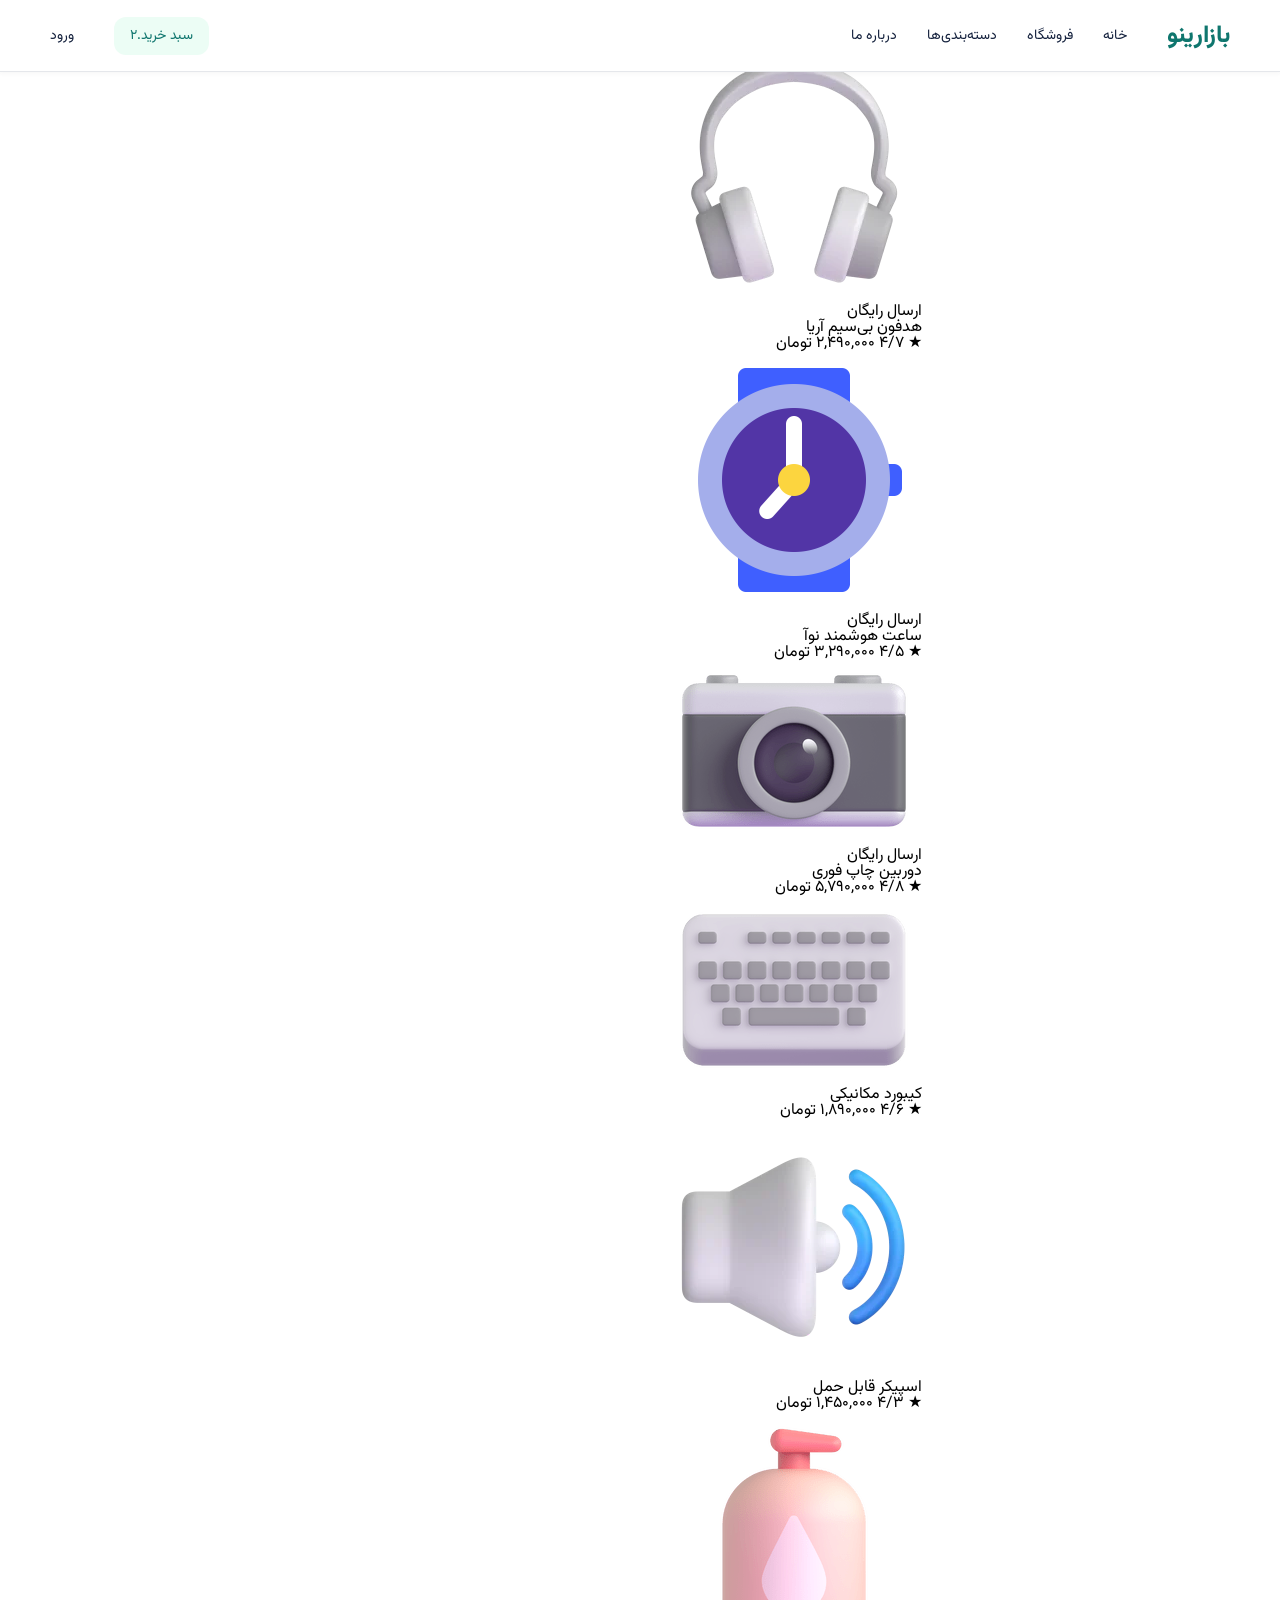
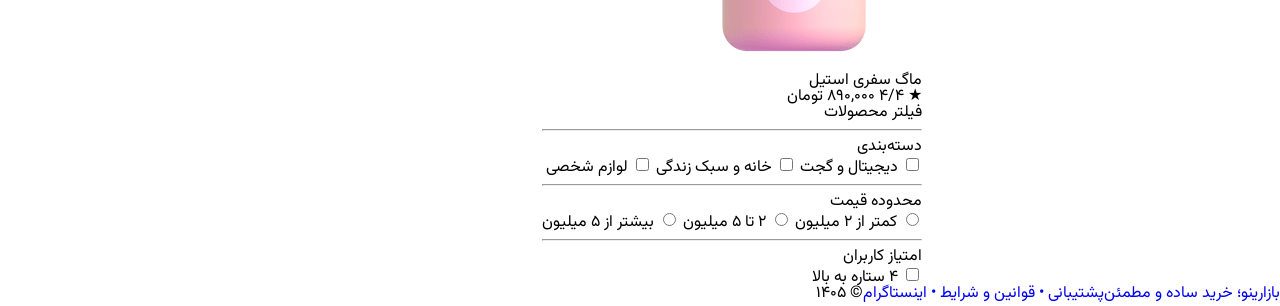
==== index.html @ 0a8802a0 "header responsive" ====
<!DOCTYPE html>
<html lang="fa" dir="rtl">

<head>
    <meta charset="UTF-8">
    <meta name="viewport" content="width=device-width, initial-scale=1.0">
    <title>بازارینو-فروشگاه</title>
    <link rel="stylesheet" href="reset.css">
    <link rel="stylesheet" href="style.css">
    <link rel="stylesheet" href="Vazirmatn-font-face.css">
</head>

<body>
    <header class="header">
        <nav class="navbar">
            <a href="#" class="link navbar__logo">
                بازارینو
            </a>
            <div class="navbar__items">
                <div class="navbar__right">
                    <a href="#" class="link navbar__item">خانه</a>
                    <a href="#" class="link navbar__item">فروشگاه</a>
                    <a href="#" class="link navbar__item">دسته‌بندی‌ها</a>
                    <a href="#" class="link navbar__item">درباره ما</a>
                </div>
                <div class="navbar__left">
                    <button class="button navbar__item navbar__cart">سبد خرید.۲</button>
                    <a href="#" class="link navbar__item">ورود</a>
                </div>
            </div>
        </nav>
    </header>

    <main class="store">
        <div class="store__header">
            <div class="store__breadcrumb body-text">
                خانه / فروشگاه
            </div>
            <h1 class="title store__title">
                فروشگاه
            </h1>
            <p class="store__description body-text">
                محصولات منتخب را با خیال راحت مقایسه و انتخاب کنید.
            </p>
        </div>

        <div class="store__content">
            <section class="products">

                <input class="products__search" type="search" placeholder="جستجو در محصولات...">
                <div class="products__toolbar">
                    <span class="products__sort body-text">
                        مرتب‌سازی: پرفروش‌ترین
                    </span>
                    <span class="products__count body-text">
                        نمایش ۶ محصول
                    </span>
                </div>

                <div class="products__list">
                    <article class="product">

                        <div class="product__image">
                            <img src="picture/headphone.png" alt="Wireless headphones">
                        </div>

                        <div class="product__info">

                            <span class="product__badge">
                                ارسال رایگان
                            </span>

                            <h2 class="product__name subtitle">
                                هدفون بی‌سیم آریا
                            </h2>


                            <span class="product__score">
                                ★ ۴/۷
                            </span>
                            <span class="product__price">
                                ۲,۴۹۰,۰۰۰ تومان
                            </span>


                        </div>

                    </article>

                    <article class="product">

                        <div class="product__image">
                            <img src="picture/watch.png" alt="smart watch">
                        </div>

                        <div class="product__info">

                            <span class="product__badge">
                                ارسال رایگان
                            </span>

                            <h2 class="product__name subtitle">
                                ساعت هوشمند نوآ
                            </h2>

                            <span class="product__score">
                                ★ ۴/۵
                            </span>

                            <span class="product__price">
                                ۳,۲۹۰,۰۰۰ تومان
                            </span>

                        </div>

                    </article>


                    <article class="product">

                        <div class="product__image">
                            <img src="picture/camera.png" alt="Instant camera">
                        </div>

                        <div class="product__info">

                            <span class="product__badge">
                                ارسال رایگان
                            </span>

                            <h2 class="product__name subtitle">
                                دوربین چاپ فوری
                            </h2>

                            <span class="product__score">
                                ★ ۴/۸
                            </span>

                            <span class="product__price">
                                ۵,۷۹۰,۰۰۰ تومان
                            </span>

                        </div>

                    </article>


                    <article class="product">

                        <div class="product__image">
                            <img src="picture/keyboard.png" alt="Mechanical keyboard">
                        </div>

                        <div class="product__info">

                            <h2 class="product__name subtitle">
                                کیبورد مکانیکی
                            </h2>

                            <span class="product__score">
                                ★ ۴/۶
                            </span>

                            <span class="product__price">
                                ۱,۸۹۰,۰۰۰ تومان
                            </span>

                        </div>

                    </article>


                    <article class="product">

                        <div class="product__image">
                            <img src="picture/speaker.png" alt="Portable speaker">
                        </div>

                        <div class="product__info">

                            <h2 class="product__name subtitle">
                                اسپیکر قابل حمل
                            </h2>

                            <span class="product__score">
                                ★ ۴/۳
                            </span>

                            <span class="product__price">
                                ۱,۴۵۰,۰۰۰ تومان
                            </span>

                        </div>

                    </article>


                    <article class="product">

                        <div class="product__image">
                            <img src="picture/bottle.png" alt="Stainless steel travel mug">
                        </div>

                        <div class="product__info">

                            <h2 class="product__name subtitle">
                                ماگ سفری استیل
                            </h2>

                            <span class="product__score">
                                ★ ۴/۴
                            </span>

                            <span class="product__price">
                                ۸۹۰,۰۰۰ تومان
                            </span>

                        </div>

                    </article>



                </div>

            </section>
            <aside class="filter">

                <h2 class="filter__title">فیلتر محصولات</h2>

                <hr>

                <div class="category">
                    <h3 class="category__title subtitle">دسته‌بندی</h3>

                    <label class="category__option body-text">
                        <input type="checkbox" class="checkbox" name="category">
                        دیجیتال و گجت
                    </label>

                    <label class="category__option body-text">
                        <input type="checkbox" class="checkbox" name="category">
                        خانه و سبک زندگی
                    </label>

                    <label class="category__option body-text">
                        <input type="checkbox" class="checkbox" name="category">
                        لوازم شخصی
                    </label>
                </div>

                <hr>

                <div class="price">
                    <h3 class="price__title subtitle">محدوده قیمت</h3>

                    <label class="price__option body-text">
                        <input type="radio" class="radio" name="price">
                        کمتر از ۲ میلیون
                    </label>

                    <label class="price__option body-text">
                        <input type="radio" class="radio" name="price">
                        ۲ تا ۵ میلیون
                    </label>

                    <label class="price__option body-text">
                        <input type="radio" class="radio" name="price">
                        بیشتر از ۵ میلیون
                    </label>
                </div>

                <hr>

                <div class="score">
                    <h3 class="score__title subtitle">امتیاز کاربران</h3>

                    <label class="score__option">
                        <input type="checkbox" class="checkbox" name="score">
                        ۴ ستاره به بالا
                    </label>
                </div>

            </aside>

        </div>

    </main>

    <footer class="footer">

        <div class="footer__brand">
            <a href="#" class="link footer__item">
                بازارینو؛ خرید ساده و مطمئن
            </a>
        </div>

        <div class="footer__links">
            <a href="#" class="link footer__item">
                پشتیبانی •
            </a>
            <a href="#" class="link footer__item">
                قوانین و شرایط •
            </a>
            <a href="#" class="link footer__item">
                اینستاگرام
            </a>
        </div>

        <div class="footer__copyright">
            <span class="footer__item">
                © ۱۴۰۵
            </span>
        </div>

    </footer>
</body>

</html>
---- style.css ----
:root {
    --color-main-green: #0F766E;
    --color-body-green: #ECFDF5;
    --color-secondry-green: #16A34A;
    --color-main-text: #14213D;
    --color-body-text: #64748B;
    --color-score: #A16207;
    --color-body-background: #F8FAFC;
    --color-item-background: #FFFFFF;
    --color-footer-background: #14213D;
    --color-border: #E5E7EB;
    --color-background-picture1: #E6F6FD;
    --color-background-picture2: #FEF4D3;
    --color-background-picture3: #E6EAFF;
    --shadow: 0px 0px 5px 1px rgba(59, 59, 59, 0.05);
}

*{
    font-family: vazirmatn;
    box-sizing: border-box;
}
body{
    font-family: vazirmatn;
    display: flex;
    flex-direction: column;
}

.header{
    width: 100%;
    display: flex;
    height: 72px;
    align-items: center;
    justify-content: flex-start;
    background-color: var(--color-item-background);
    border-bottom: 1px solid var(--color-border);
    box-shadow: var(--shadow);
    position: fixed;
}
.navbar {
    width:100%;
    display: flex;
    margin: 0 30px;
}
.navbar__logo {
    display: flex;
    align-items: center;
    font-size: 24px;
    font-weight: 800;
    color: var(--color-main-green);
    margin: 0 20px;
    
}
.navbar__items{
    display: flex;
    flex-grow: 1;
    width: auto;
    align-items: center;
    margin: 0 20px;
    flex-wrap: wrap;

}
.navbar__right{
    display: flex;
    column-gap: 30px;
    flex-grow: 1;
    align-items: center;
    
}
.navbar__left{
    display: flex;
    column-gap: 40px;
    align-items: center;
    justify-content: flex-end;
}
.navbar__item{
    color: var(--color-main-text);
    font-size: 14px;
    width: auto;
}
.link {
    text-decoration: none;
}
.navbar__cart {
    background-color: var(--color-body-green);
    color: var(--color-main-green);
    padding: 8px 16px;
    border: none;
    border-radius: 12px;
}

.store{
    display: flex;
}

.footer{
    display: flex;

}
@media (prefers-color-scheme: dark) {
    :root {
        --color-main-green: #2DD4BF;
        --color-body-green: #123D3B;
        --color-secondry-green: #4ADE80;
        --color-main-text: #E2E8F0;
        --color-body-text: #94A3B8;
        --color-score: #FCBF24;
        --color-body-background: #0F172A;
        --color-item-background: #1E293B;
        --color-footer-background: #020617;
        --color-border: #334155;
        --color-background-picture1: #173D49;
        --color-background-picture2: #4A3711;
        --color-background-picture3: #2C2A5E;
        --shadow: 0px 0px 5px 1px rgba(204, 204, 204, 0.05);
    }
}

@media (max-width: 768px){
      .header {
        height: auto;
    }
    .navbar{
        margin: 0;
    }
     .navbar__items {
        width: 100%;
        margin: 20px 0;
        justify-content: space-between;
        gap: 12px;
    }
    .navbar__left{
        flex-grow: 1;
        margin: 0 25px;
    }
}
---- Vazirmatn-font-face.css ----
/* Generated by script */
@font-face {
  font-family: Vazirmatn;
  src: url('fonts/webfonts/Vazirmatn-Thin.woff2') format('woff2');
  font-weight: 100;
  font-style: normal;
  font-display: swap;
}

@font-face {
  font-family: Vazirmatn;
  src: url('fonts/webfonts/Vazirmatn-ExtraLight.woff2') format('woff2');
  font-weight: 200;
  font-style: normal;
  font-display: swap;
}

@font-face {
  font-family: Vazirmatn;
  src: url('fonts/webfonts/Vazirmatn-Light.woff2') format('woff2');
  font-weight: 300;
  font-style: normal;
  font-display: swap;
}

@font-face {
  font-family: Vazirmatn;
  src: url('fonts/webfonts/Vazirmatn-Regular.woff2') format('woff2');
  font-weight: 400;
  font-style: normal;
  font-display: swap;
}

@font-face {
  font-family: Vazirmatn;
  src: url('fonts/webfonts/Vazirmatn-Medium.woff2') format('woff2');
  font-weight: 500;
  font-style: normal;
  font-display: swap;
}

@font-face {
  font-family: Vazirmatn;
  src: url('fonts/webfonts/Vazirmatn-SemiBold.woff2') format('woff2');
  font-weight: 600;
  font-style: normal;
  font-display: swap;
}

@font-face {
  font-family: Vazirmatn;
  src: url('fonts/webfonts/Vazirmatn-Bold.woff2') format('woff2');
  font-weight: 700;
  font-style: normal;
  font-display: swap;
}

@font-face {
  font-family: Vazirmatn;
  src: url('fonts/webfonts/Vazirmatn-ExtraBold.woff2') format('woff2');
  font-weight: 800;
  font-style: normal;
  font-display: swap;
}

@font-face {
  font-family: Vazirmatn;
  src: url('fonts/webfonts/Vazirmatn-Black.woff2') format('woff2');
  font-weight: 900;
  font-style: normal;
  font-display: swap;
}
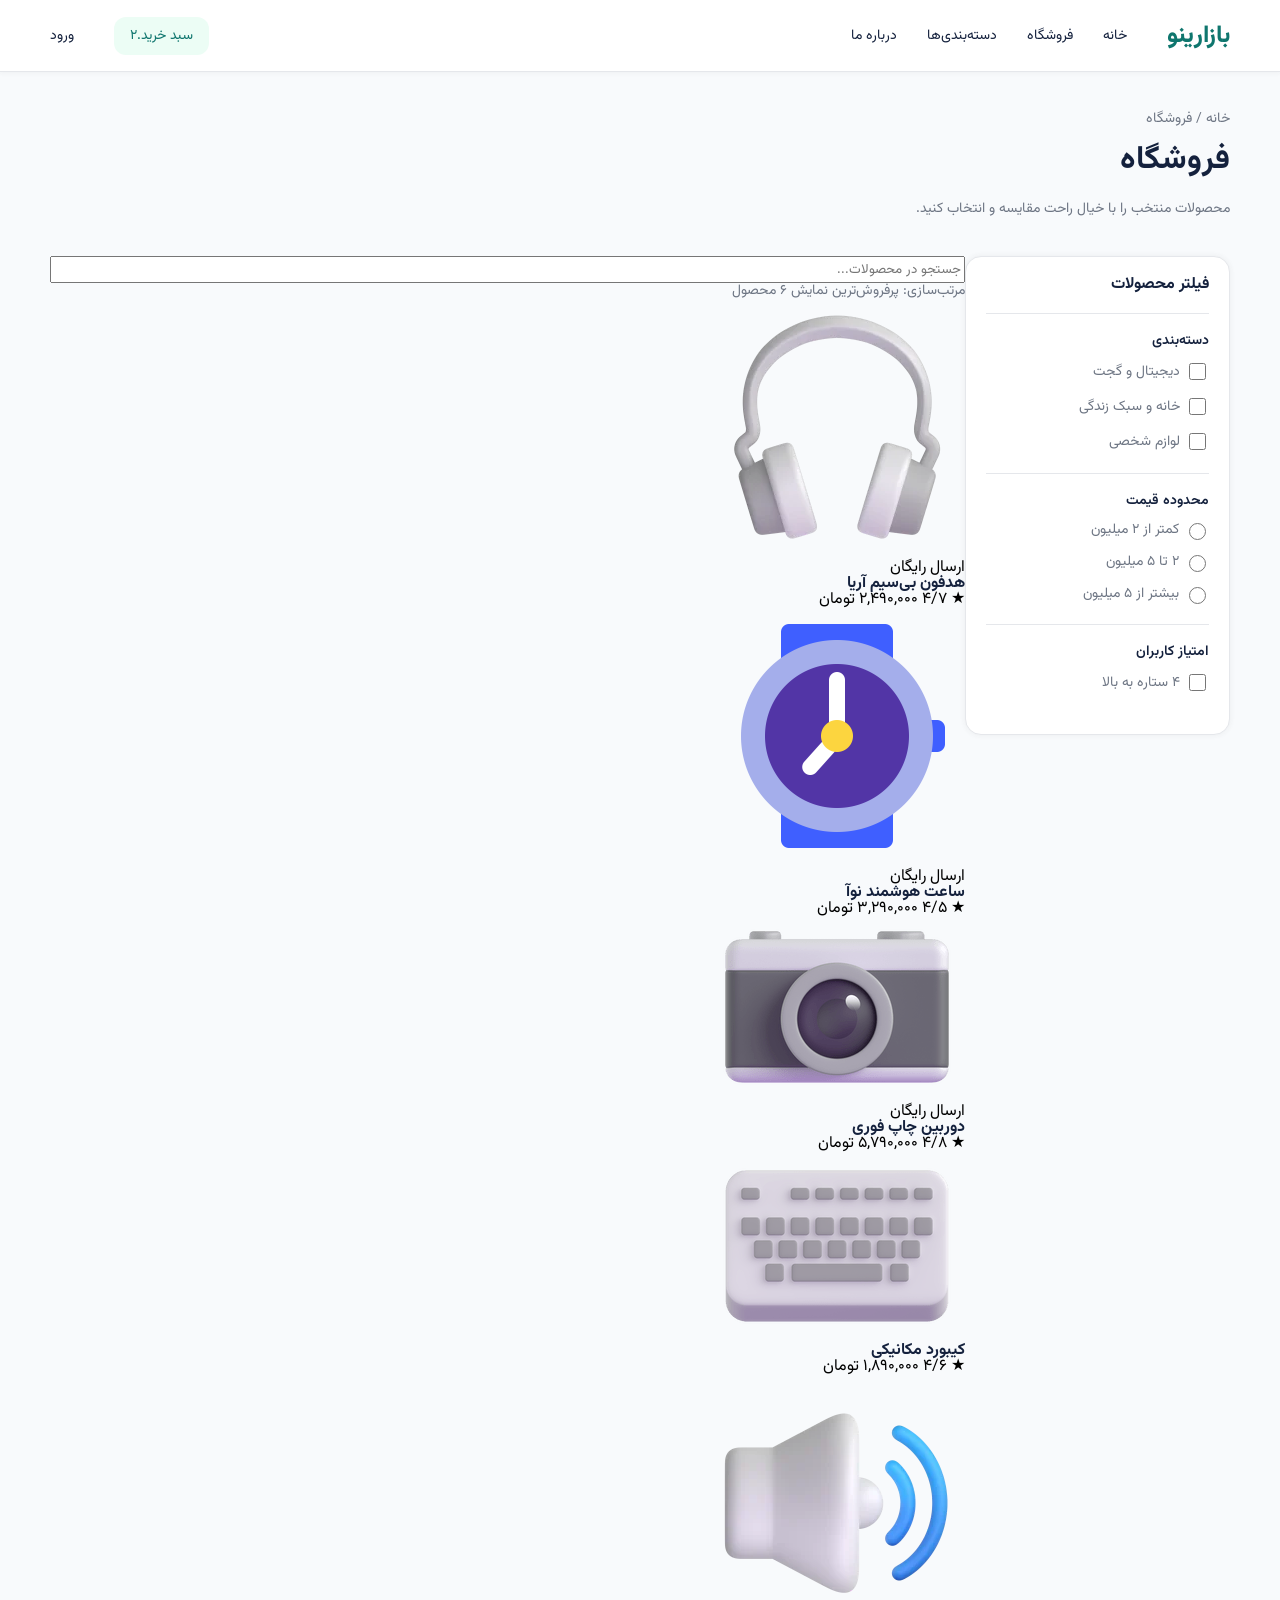
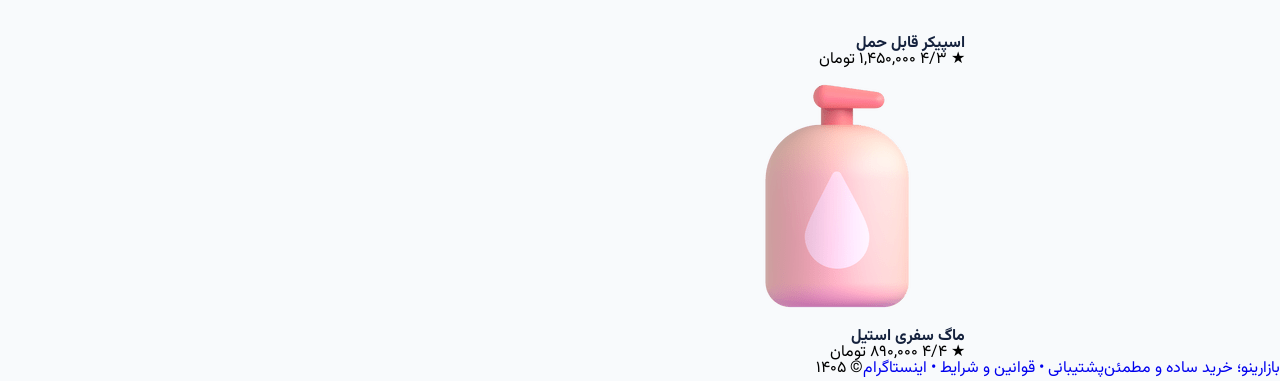
==== commit 79d7c5a7: "added sidebar and store header and some change" ====
--- a/index.html
+++ b/index.html
@@ -226,12 +226,12 @@
             </section>
             <aside class="filter">
 
-                <h2 class="filter__title">فیلتر محصولات</h2>
+                <h2 class="filter__title subtitle">فیلتر محصولات</h2>
 
                 <hr>
 
                 <div class="category">
-                    <h3 class="category__title subtitle">دسته‌بندی</h3>
+                    <h3 class="category__title">دسته‌بندی</h3>
 
                     <label class="category__option body-text">
                         <input type="checkbox" class="checkbox" name="category">
@@ -252,7 +252,7 @@
                 <hr>
 
                 <div class="price">
-                    <h3 class="price__title subtitle">محدوده قیمت</h3>
+                    <h3 class="price__title">محدوده قیمت</h3>
 
                     <label class="price__option body-text">
                         <input type="radio" class="radio" name="price">
@@ -273,9 +273,9 @@
                 <hr>
 
                 <div class="score">
-                    <h3 class="score__title subtitle">امتیاز کاربران</h3>
-
-                    <label class="score__option">
+                    <h3 class="score__title ">امتیاز کاربران</h3>
+
+                    <label class="score__option body-text">
                         <input type="checkbox" class="checkbox" name="score">
                         ۴ ستاره به بالا
                     </label>
--- a/style.css
+++ b/style.css
@@ -3,7 +3,7 @@
     --color-body-green: #ECFDF5;
     --color-secondry-green: #16A34A;
     --color-main-text: #14213D;
-    --color-body-text: #64748B;
+    --color-body-text: #6e7684;
     --color-score: #A16207;
     --color-body-background: #F8FAFC;
     --color-item-background: #FFFFFF;
@@ -23,6 +23,8 @@
     font-family: vazirmatn;
     display: flex;
     flex-direction: column;
+    background-color: var(--color-body-background);
+    position: relative;
 }
 
 .header{
@@ -34,12 +36,16 @@
     background-color: var(--color-item-background);
     border-bottom: 1px solid var(--color-border);
     box-shadow: var(--shadow);
-    position: fixed;
-}
+    position: sticky;
+    top: 0;
+    z-index: 10;
+}
+
 .navbar {
     width:100%;
     display: flex;
     margin: 0 30px;
+
 }
 .navbar__logo {
     display: flex;
@@ -90,12 +96,106 @@
 
 .store{
     display: flex;
+    flex-direction: column;
+}
+.store__header{
+    display: flex;
+    flex-direction: column;
+    height: auto;
+    margin: 40px 50px;
+    row-gap: 18px;
+    width: auto;
+
+}
+
+.store__description{
+    margin-top: 8px;
+}
+
+.store__content {
+    display: flex;
+    flex-direction: row-reverse;
+    height: auto;
+    justify-content: flex-end;
+    margin: 0 50px;
+}
+ 
+.products{
+    display: flex;
+    flex-direction: column;
+    flex-grow: 1;
+}
+
+
+.filter {
+    width: 265px;
+    padding: 20px;
+    background-color: var(--color-item-background);
+    border: 1px solid var(--color-border);
+    border-radius: 16px;
+    box-shadow: var(--shadow);
+    height: fit-content;
+}
+
+.filter__title {
+    margin-bottom: 20px;
+}
+
+.filter hr {
+    border: 0;
+    border-top: 1px solid var(--color-border);
+}
+
+.category, .price, .score{
+    display: flex;
+    flex-direction: column;
+    gap: 12px;
+    margin: 20px 0;
+
+}
+.category__title, .price__title, .score__title{
+    color: var(--color-main-text);
+    font-size: 14px;
+    font-weight: 600;
+}
+.category__option, .price__option, .score__option{
+    cursor: pointer;
+    display: flex;
+    align-items: center;
+    column-gap: 5px;
+}
+.checkbox, .radio{
+    width: 17px;
+    height: 17px;
+    cursor: pointer;
+    
+}
+.checkbox, .radio:checked {
+    accent-color: var(--color-main-green);
 }
 
 .footer{
     display: flex;
 
 }
+
+.title {
+    font-size: 32px;
+    font-weight: 700;
+    color: var(--color-main-text);
+}
+
+.subtitle {
+    font-size: 16px;
+    font-weight: 700;
+    color: var(--color-main-text);
+}
+
+.body-text {
+    font-size: 14px;
+    color: var(--color-body-text);
+}
+
 @media (prefers-color-scheme: dark) {
     :root {
         --color-main-green: #2DD4BF;
@@ -105,7 +205,7 @@
         --color-body-text: #94A3B8;
         --color-score: #FCBF24;
         --color-body-background: #0F172A;
-        --color-item-background: #1E293B;
+        --color-item-background: #1e293b;
         --color-footer-background: #020617;
         --color-border: #334155;
         --color-background-picture1: #173D49;
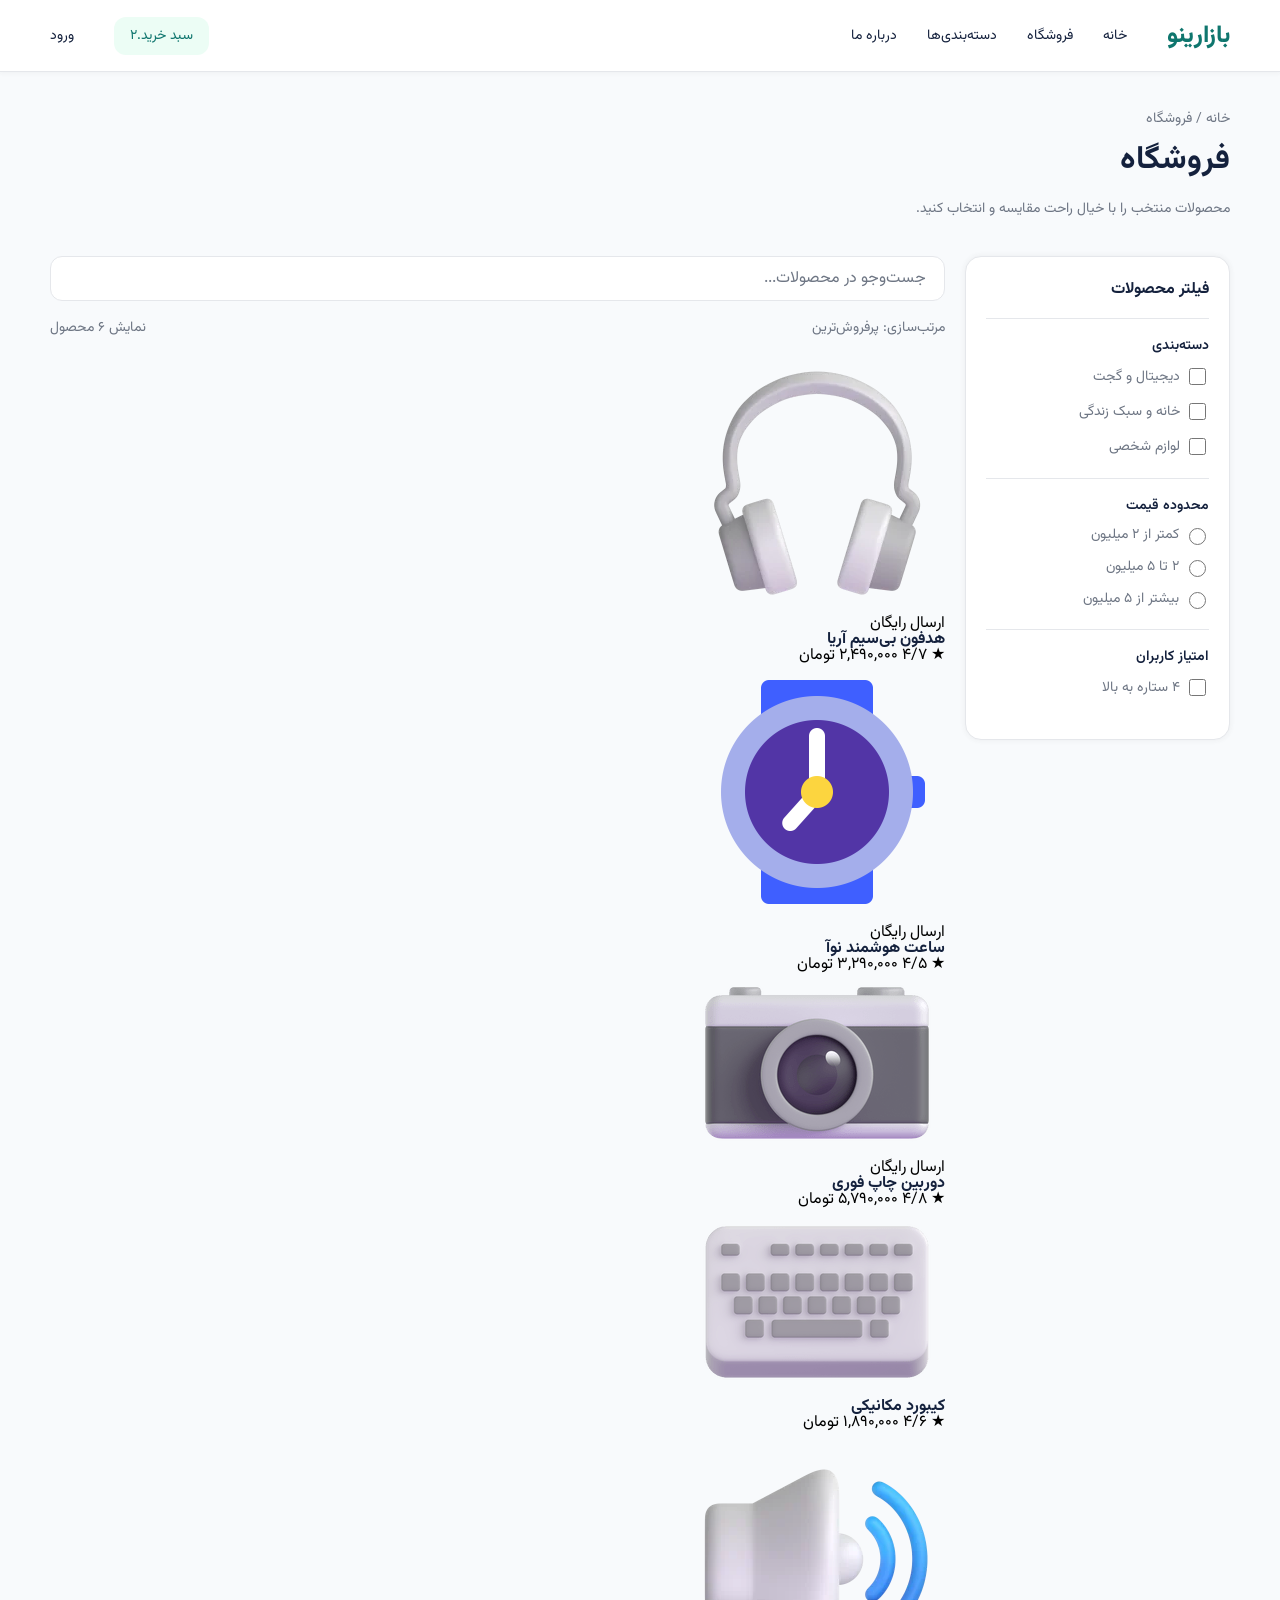
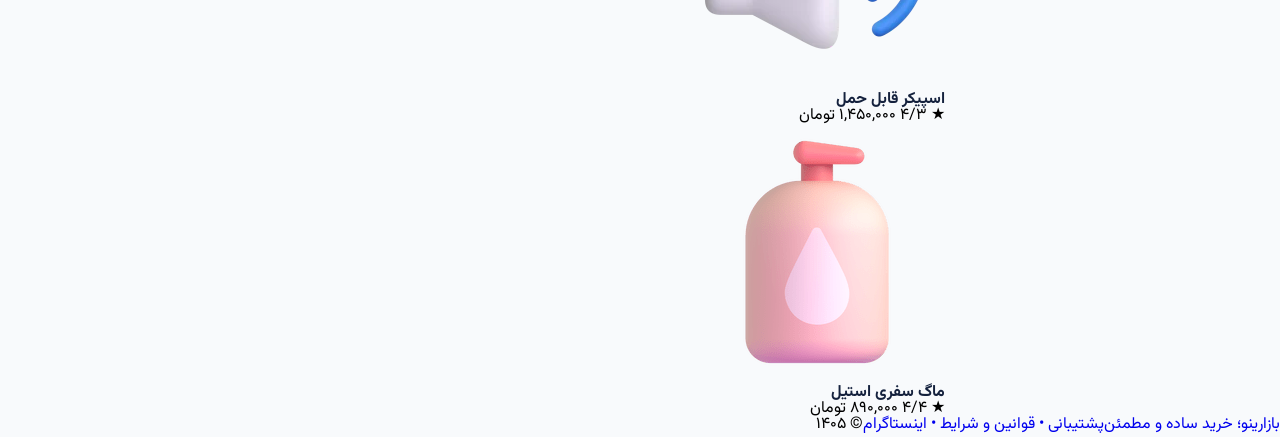
==== commit a60420d2: "added product search and toolbar" ====
--- a/index.html
+++ b/index.html
@@ -47,7 +47,7 @@
         <div class="store__content">
             <section class="products">
 
-                <input class="products__search" type="search" placeholder="جستجو در محصولات...">
+                <input class="products__search" type="search" placeholder="جست‌وجو در محصولات...">
                 <div class="products__toolbar">
                     <span class="products__sort body-text">
                         مرتب‌سازی: پرفروش‌ترین
--- a/style.css
+++ b/style.css
@@ -118,6 +118,7 @@
     height: auto;
     justify-content: flex-end;
     margin: 0 50px;
+    gap: 20px;
 }
  
 .products{
@@ -126,6 +127,26 @@
     flex-grow: 1;
 }
 
+.products__search {
+    width: 100%;
+    height: 45px;
+    padding: 0 18px;
+    border: 1px solid var(--color-border);
+    border-radius: 12px;
+    background-color: var(--color-item-background);
+    color: var(--color-main-text);
+    outline: none;
+}
+.products__search::placeholder {
+    color: var(--color-body-text);
+    font-size: 16px;
+}
+
+.products__toolbar{
+    display: flex;
+    justify-content: space-between;
+    margin: 20px 0;
+}
 
 .filter {
     width: 265px;
@@ -138,7 +159,7 @@
 }
 
 .filter__title {
-    margin-bottom: 20px;
+    margin: 5px 0 20px 0 ;
 }
 
 .filter hr {
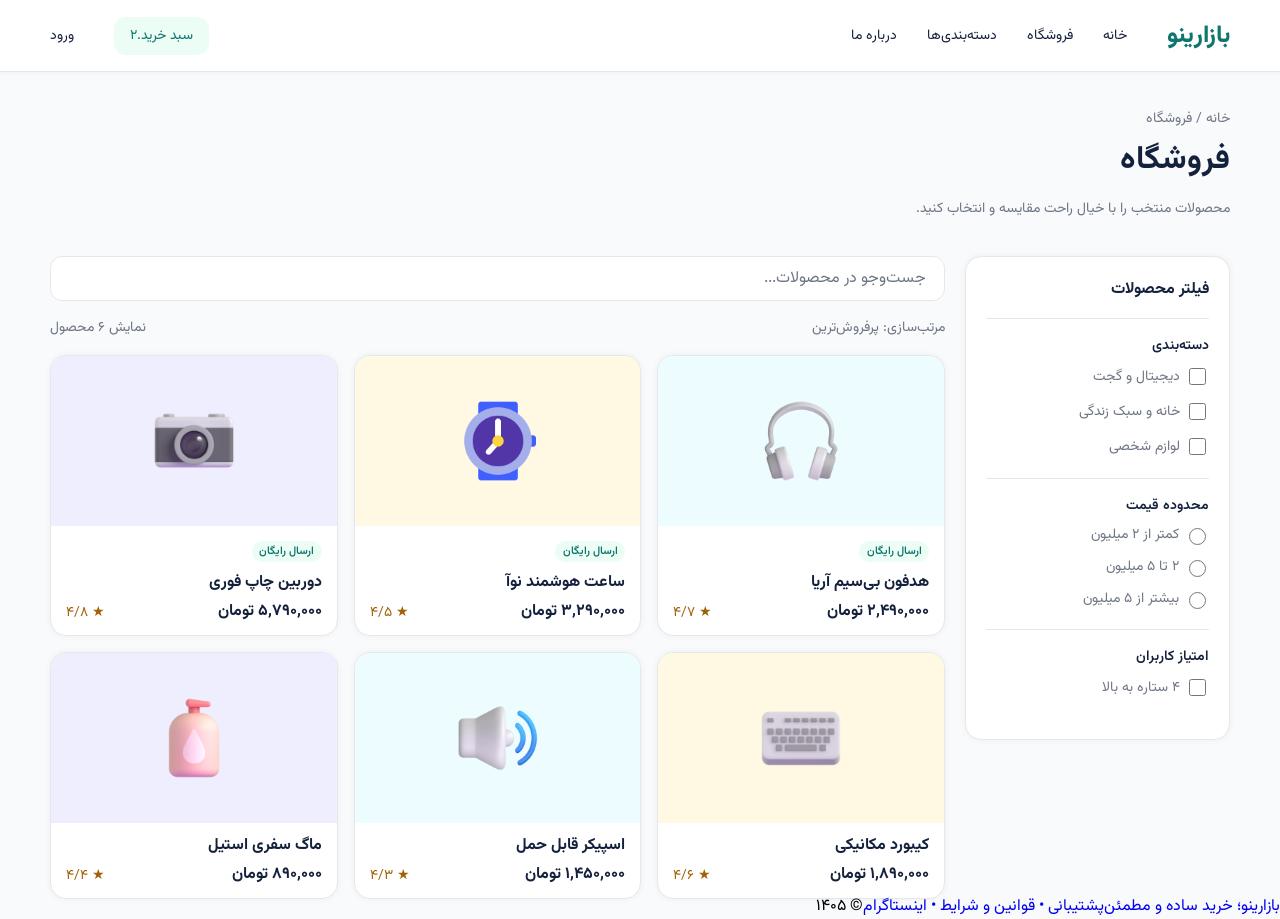
==== commit 24fd53b6: "added product list css code" ====
--- a/index.html
+++ b/index.html
@@ -58,9 +58,9 @@
                 </div>
 
                 <div class="products__list">
-                    <article class="product">
-
-                        <div class="product__image">
+                    <article class="product ">
+
+                        <div class="product__image headphone">
                             <img src="picture/headphone.png" alt="Wireless headphones">
                         </div>
 
@@ -89,7 +89,7 @@
 
                     <article class="product">
 
-                        <div class="product__image">
+                        <div class="product__image watch">
                             <img src="picture/watch.png" alt="smart watch">
                         </div>
 
@@ -118,7 +118,7 @@
 
                     <article class="product">
 
-                        <div class="product__image">
+                        <div class="product__image camera">
                             <img src="picture/camera.png" alt="Instant camera">
                         </div>
 
@@ -147,7 +147,7 @@
 
                     <article class="product">
 
-                        <div class="product__image">
+                        <div class="product__image keyboard">
                             <img src="picture/keyboard.png" alt="Mechanical keyboard">
                         </div>
 
@@ -172,7 +172,7 @@
 
                     <article class="product">
 
-                        <div class="product__image">
+                        <div class="product__image speaker">
                             <img src="picture/speaker.png" alt="Portable speaker">
                         </div>
 
@@ -197,7 +197,7 @@
 
                     <article class="product">
 
-                        <div class="product__image">
+                        <div class="product__image mug">
                             <img src="picture/bottle.png" alt="Stainless steel travel mug">
                         </div>
 
--- a/style.css
+++ b/style.css
@@ -9,10 +9,10 @@
     --color-item-background: #FFFFFF;
     --color-footer-background: #14213D;
     --color-border: #E5E7EB;
-    --color-background-picture1: #E6F6FD;
-    --color-background-picture2: #FEF4D3;
-    --color-background-picture3: #E6EAFF;
-    --shadow: 0px 0px 5px 1px rgba(59, 59, 59, 0.05);
+    --color-background-picture1: #ecfcff;
+    --color-background-picture2: #fff9e4;
+    --color-background-picture3: #eeeeff;
+    --shadow: 0px 0px 5px 1px rgba(77, 77, 77, 0.05);
 }
 
 *{
@@ -25,6 +25,8 @@
     flex-direction: column;
     background-color: var(--color-body-background);
     position: relative;
+    min-width: 660px;
+    overflow: auto;
 }
 
 .header{
@@ -142,6 +144,80 @@
     font-size: 16px;
 }
 
+.products__list{
+    display: grid;
+    grid-template-columns: repeat(auto-fit, minmax(250px, 1fr));
+    gap: 16px;
+}
+
+.product {
+    display: flex;
+    flex-direction: column;
+    min-width: 0;
+    overflow: hidden;
+    background-color: var(--color-item-background);
+    border: 1px solid var(--color-border);
+    border-radius: 16px;
+    box-shadow: var(--shadow);
+    height: fit-content;
+}
+.product__image{
+    display: flex;
+    justify-content: center;
+    align-items: center;
+    width: 100%;
+    height: 170px;
+}
+.product__image img{
+    width: 90px;
+    height: 90px;
+    
+}
+.product__info{
+    flex-grow: 1;
+    display: flex;
+    flex-direction: column;
+    justify-content: space-between;
+    margin: 15px;
+    position: relative;
+    row-gap: 13px;
+    
+}
+.product__name {
+    font-size: 14px;
+}
+.product__price{
+    font-size: 16px;
+    font-weight: 700;
+    color: var(--color-main-text);
+}
+.product__score{
+    position: absolute;
+    left: 0;
+    bottom: 0;
+    font-size: 14px;
+    color: var(--color-score);
+}
+
+.product__badge {
+    width: 70px;
+    padding: 5px;
+    border-radius: 20px;
+    background-color: var(--color-body-green);
+    color: var(--color-main-green);
+    font-size: 11px;
+    font-weight: 600;
+    text-align: center;
+}
+.headphone, .speaker{
+    background-color: var(--color-background-picture1);
+}
+.watch, .keyboard{
+    background-color: var(--color-background-picture2);
+}
+.camera, .mug{
+    background-color: var(--color-background-picture3);
+}
 .products__toolbar{
     display: flex;
     justify-content: space-between;
@@ -150,6 +226,7 @@
 
 .filter {
     width: 265px;
+    min-width: 265px;
     padding: 20px;
     background-color: var(--color-item-background);
     border: 1px solid var(--color-border);
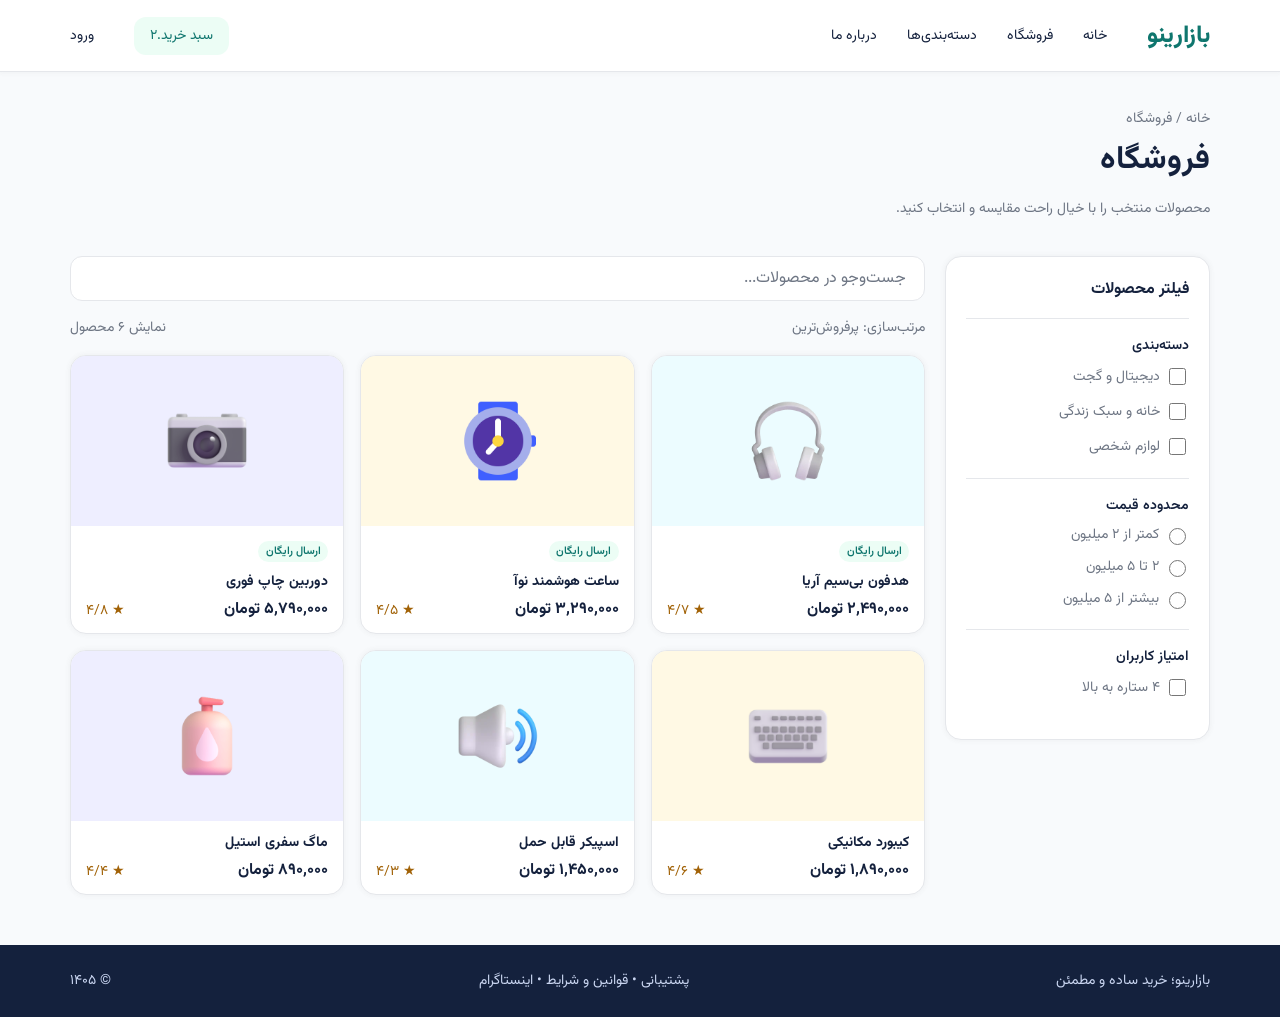
==== commit e3907f27: "css files separation" ====
--- a/index.html
+++ b/index.html
@@ -6,7 +6,8 @@
     <meta name="viewport" content="width=device-width, initial-scale=1.0">
     <title>بازارینو-فروشگاه</title>
     <link rel="stylesheet" href="reset.css">
-    <link rel="stylesheet" href="style.css">
+    <link rel="stylesheet" href="global.css">
+    <link rel="stylesheet" href="shop.css">
     <link rel="stylesheet" href="Vazirmatn-font-face.css">
 </head>
 
--- a/global.css
+++ b/global.css
@@ -0,0 +1,193 @@
+:root {
+    --color-main-green: #0F766E;
+    --color-body-green: #ECFDF5;
+    --color-secondry-green: #16A34A;
+    --color-main-text: #14213D;
+    --color-body-text: #6e7684;
+    --color-score: #A16207;
+    --color-body-background: #F8FAFC;
+    --color-item-background: #FFFFFF;
+    --color-footer-background: #14213D;
+    --color-footer-text:#c9d5f0;
+    --color-border: #E5E7EB;
+    --color-background-picture1: #ecfcff;
+    --color-background-picture2: #fff9e4;
+    --color-background-picture3: #eeeeff;
+    --shadow: 0px 0px 5px 1px rgba(77, 77, 77, 0.05);
+}
+
+*{
+    font-family: vazirmatn;
+    box-sizing: border-box;
+}
+body{
+    font-family: vazirmatn;
+    display: flex;
+    flex-direction: column;
+    background-color: var(--color-body-background);
+    position: relative;
+    min-width: 660px;
+    overflow: auto;
+}
+
+.header{
+    width: 100%;
+    display: flex;
+    height: 72px;
+    align-items: center;
+    justify-content: flex-start;
+    background-color: var(--color-item-background);
+    border-bottom: 1px solid var(--color-border);
+    box-shadow: var(--shadow);
+    position: sticky;
+    top: 0;
+    z-index: 10;
+}
+
+.navbar {
+    width:100%;
+    display: flex;
+    margin: 0 50px;
+
+}
+.navbar__logo {
+    display: flex;
+    align-items: center;
+    font-size: 24px;
+    font-weight: 800;
+    color: var(--color-main-green);
+    margin: 0 20px;
+    
+}
+.navbar__items{
+    display: flex;
+    flex-grow: 1;
+    width: auto;
+    align-items: center;
+    margin: 0 20px;
+    flex-wrap: wrap;
+
+}
+.navbar__right{
+    display: flex;
+    column-gap: 30px;
+    flex-grow: 1;
+    align-items: center;
+    
+}
+.navbar__left{
+    display: flex;
+    column-gap: 40px;
+    align-items: center;
+    justify-content: flex-end;
+}
+.navbar__item{
+    color: var(--color-main-text);
+    font-size: 14px;
+    width: auto;
+}
+.link {
+    text-decoration: none;
+}
+.navbar__cart {
+    background-color: var(--color-body-green);
+    color: var(--color-main-green);
+    padding: 8px 16px;
+    border: none;
+    border-radius: 12px;
+}
+
+
+
+
+.footer{
+    display: flex;
+    width: 100%;
+    height: 72px;
+    background-color: var(--color-footer-background);
+    justify-content: space-between;
+    align-items: center;
+    padding: 0 70px;
+    flex-wrap: wrap;
+
+}
+.footer__brand a,.footer__links a, .footer__copyright span{
+    color: var(--color-footer-text);
+    font-size: 14px;
+}
+
+.title {
+    font-size: 32px;
+    font-weight: 700;
+    color: var(--color-main-text);
+}
+
+.subtitle {
+    font-size: 16px;
+    font-weight: 700;
+    color: var(--color-main-text);
+}
+
+.body-text {
+    font-size: 14px;
+    color: var(--color-body-text);
+}
+
+@media (prefers-color-scheme: dark) {
+    :root {
+        --color-main-green: #2DD4BF;
+        --color-body-green: #123D3B;
+        --color-secondry-green: #4ADE80;
+        --color-main-text: #E2E8F0;
+        --color-body-text: #94A3B8;
+        --color-score: #FCBF24;
+        --color-body-background: #0F172A;
+        --color-item-background: #1e293b;
+        --color-footer-background: #020617;
+        --color-footer-text:#c9d5f0;
+        --color-border: #334155;
+        --color-background-picture1: #173D49;
+        --color-background-picture2: #4A3711;
+        --color-background-picture3: #2C2A5E;
+        --shadow: 0px 0px 10px 10px rgba(0, 0, 0, 0.05);
+    }
+}
+
+@media (max-width: 768px){
+      .header {
+        height: auto;
+    }
+    
+    .navbar{
+        margin: 0;  
+    }
+     .navbar__items {
+        width: 100%;
+        margin: 20px 0;
+        justify-content: space-between;
+        gap: 12px;
+        margin: 10px 0 15px 0;
+        flex-wrap: wrap-reverse;
+    }
+    .navbar__logo{
+        font-size: 26px;
+        margin:0 20px 0 45px;
+    }
+    .navbar__left{
+        flex-grow: 1;
+        margin: 0 20px;
+    }
+    .navbar__item{
+        font-size: 12px;
+    }
+    .filter{
+        display: none;
+    }
+    body{
+        min-width:400px ;
+    }
+    .footer{
+        padding:5px 30px;
+    }
+    
+}
--- a/shop.css
+++ b/shop.css
@@ -0,0 +1,180 @@
+
+
+.store{
+    display: flex;
+    flex-direction: column;
+    margin: 0 20px;
+}
+.store__header{
+    display: flex;
+    flex-direction: column;
+    height: auto;
+    margin: 40px 50px;
+    row-gap: 18px;
+    width: auto;
+
+}
+
+.store__description{
+    margin-top: 8px;
+}
+
+.store__content {
+    display: flex;
+    flex-direction: row-reverse;
+    height: auto;
+    justify-content: flex-end;
+    margin: 0 50px;
+    gap: 20px;
+}
+ 
+.products{
+    display: flex;
+    flex-direction: column;
+    flex-grow: 1;
+}
+
+.products__search {
+    width: 100%;
+    height: 45px;
+    padding: 0 18px;
+    border: 1px solid var(--color-border);
+    border-radius: 12px;
+    background-color: var(--color-item-background);
+    color: var(--color-main-text);
+    outline: none;
+}
+.products__search::placeholder {
+    color: var(--color-body-text);
+    font-size: 16px;
+}
+.products__toolbar{
+    display: flex;
+    justify-content: space-between;
+    margin: 20px 0;
+}
+.products__list{
+    display: grid;
+    grid-template-columns: repeat(auto-fit, minmax(250px, 1fr));
+    gap: 16px;
+    margin-bottom: 50px;
+}
+
+.product {
+    display: flex;
+    flex-direction: column;
+    min-width: 0;
+    overflow: hidden;
+    background-color: var(--color-item-background);
+    border: 1px solid var(--color-border);
+    border-radius: 16px;
+    box-shadow: var(--shadow);
+    height: fit-content;
+}
+.product__image{
+    display: flex;
+    justify-content: center;
+    align-items: center;
+    width: 100%;
+    height: 170px;
+}
+.product__image img{
+    width: 90px;
+    height: 90px;
+    
+}
+.product__info{
+    flex-grow: 1;
+    display: flex;
+    flex-direction: column;
+    justify-content: space-between;
+    margin: 15px;
+    position: relative;
+    row-gap: 13px;
+    
+}
+.product__name {
+    font-size: 14px;
+}
+.product__price{
+    font-size: 16px;
+    font-weight: 700;
+    color: var(--color-main-text);
+}
+.product__score{
+    position: absolute;
+    left: 0;
+    bottom: 0;
+    font-size: 14px;
+    color: var(--color-score);
+}
+
+.product__badge {
+    width: 70px;
+    padding: 5px;
+    border-radius: 20px;
+    background-color: var(--color-body-green);
+    color: var(--color-main-green);
+    font-size: 11px;
+    font-weight: 600;
+    text-align: center;
+}
+.headphone, .speaker{
+    background-color: var(--color-background-picture1);
+}
+.watch, .keyboard{
+    background-color: var(--color-background-picture2);
+}
+.camera, .mug{
+    background-color: var(--color-background-picture3);
+}
+
+
+.filter {
+    width: 265px;
+    min-width: 265px;
+    padding: 20px;
+    background-color: var(--color-item-background);
+    border: 1px solid var(--color-border);
+    border-radius: 16px;
+    box-shadow: var(--shadow);
+    height: fit-content;
+}
+
+.filter__title {
+    margin: 5px 0 20px 0 ;
+}
+
+.filter hr {
+    border: 0;
+    border-top: 1px solid var(--color-border);
+}
+
+.category, .price, .score{
+    display: flex;
+    flex-direction: column;
+    gap: 12px;
+    margin: 20px 0;
+
+}
+.category__title, .price__title, .score__title{
+    color: var(--color-main-text);
+    font-size: 14px;
+    font-weight: 600;
+}
+.category__option, .price__option, .score__option{
+    cursor: pointer;
+    display: flex;
+    align-items: center;
+    column-gap: 5px;
+}
+.checkbox, .radio{
+    width: 17px;
+    height: 17px;
+    cursor: pointer;
+    
+}
+.checkbox, .radio:checked {
+    accent-color: var(--color-main-green);
+}
+
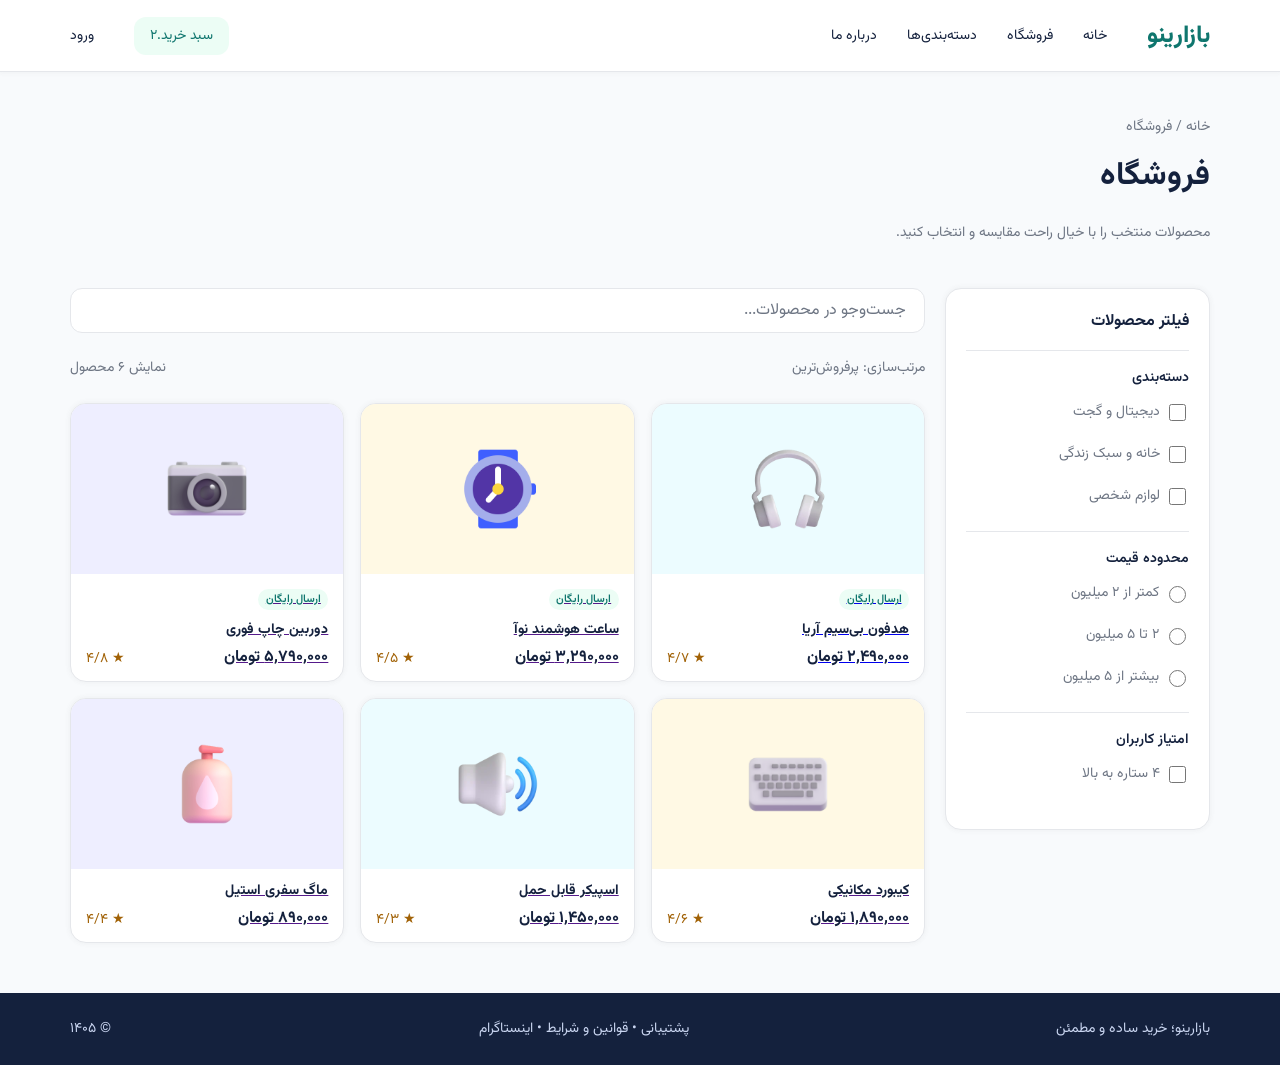
==== commit 8dca41c8: "added headphone page in shop html" ====
--- a/index.html
+++ b/index.html
@@ -61,166 +61,182 @@
                 <div class="products__list">
                     <article class="product ">
 
-                        <div class="product__image headphone">
-                            <img src="picture/headphone.png" alt="Wireless headphones">
-                        </div>
-
-                        <div class="product__info">
-
-                            <span class="product__badge">
-                                ارسال رایگان
-                            </span>
-
-                            <h2 class="product__name subtitle">
-                                هدفون بی‌سیم آریا
-                            </h2>
-
-
-                            <span class="product__score">
-                                ★ ۴/۷
-                            </span>
-                            <span class="product__price">
-                                ۲,۴۹۰,۰۰۰ تومان
-                            </span>
-
-
-                        </div>
-
-                    </article>
-
-                    <article class="product">
-
-                        <div class="product__image watch">
-                            <img src="picture/watch.png" alt="smart watch">
-                        </div>
-
-                        <div class="product__info">
-
-                            <span class="product__badge">
-                                ارسال رایگان
-                            </span>
-
-                            <h2 class="product__name subtitle">
-                                ساعت هوشمند نوآ
-                            </h2>
-
-                            <span class="product__score">
-                                ★ ۴/۵
-                            </span>
-
-                            <span class="product__price">
-                                ۳,۲۹۰,۰۰۰ تومان
-                            </span>
-
-                        </div>
-
-                    </article>
-
-
-                    <article class="product">
-
-                        <div class="product__image camera">
-                            <img src="picture/camera.png" alt="Instant camera">
-                        </div>
-
-                        <div class="product__info">
-
-                            <span class="product__badge">
-                                ارسال رایگان
-                            </span>
-
-                            <h2 class="product__name subtitle">
-                                دوربین چاپ فوری
-                            </h2>
-
-                            <span class="product__score">
-                                ★ ۴/۸
-                            </span>
-
-                            <span class="product__price">
-                                ۵,۷۹۰,۰۰۰ تومان
-                            </span>
-
-                        </div>
-
-                    </article>
-
-
-                    <article class="product">
-
-                        <div class="product__image keyboard">
-                            <img src="picture/keyboard.png" alt="Mechanical keyboard">
-                        </div>
-
-                        <div class="product__info">
-
-                            <h2 class="product__name subtitle">
-                                کیبورد مکانیکی
-                            </h2>
-
-                            <span class="product__score">
-                                ★ ۴/۶
-                            </span>
-
-                            <span class="product__price">
-                                ۱,۸۹۰,۰۰۰ تومان
-                            </span>
-
-                        </div>
-
-                    </article>
-
-
-                    <article class="product">
-
-                        <div class="product__image speaker">
-                            <img src="picture/speaker.png" alt="Portable speaker">
-                        </div>
-
-                        <div class="product__info">
-
-                            <h2 class="product__name subtitle">
-                                اسپیکر قابل حمل
-                            </h2>
-
-                            <span class="product__score">
-                                ★ ۴/۳
-                            </span>
-
-                            <span class="product__price">
-                                ۱,۴۵۰,۰۰۰ تومان
-                            </span>
-
-                        </div>
-
-                    </article>
-
-
-                    <article class="product">
-
-                        <div class="product__image mug">
-                            <img src="picture/bottle.png" alt="Stainless steel travel mug">
-                        </div>
-
-                        <div class="product__info">
-
-                            <h2 class="product__name subtitle">
-                                ماگ سفری استیل
-                            </h2>
-
-                            <span class="product__score">
-                                ★ ۴/۴
-                            </span>
-
-                            <span class="product__price">
-                                ۸۹۰,۰۰۰ تومان
-                            </span>
-
-                        </div>
-
-                    </article>
-
-
+                        <a href="headphone-page.html" class="product__card">
+                            <div class="product__image headphone">
+                                <img src="picture/headphone.png" alt="Wireless headphones">
+                            </div>
+
+                            <div class="product__info">
+
+                                <span class="product__badge">
+                                    ارسال رایگان
+                                </span>
+
+                                <h2 class="product__name subtitle">
+                                    هدفون بی‌سیم آریا
+                                </h2>
+
+
+                                <span class="product__score">
+                                    ★ ۴/۷
+                                </span>
+                                <span class="product__price">
+                                    ۲,۴۹۰,۰۰۰ تومان
+                                </span>
+
+
+                            </div>
+                        </a>
+
+                    </article>
+
+
+                    <article class="product">
+
+                        <a href="" class="product__card">
+
+                            <div class="product__image watch">
+                                <img src="picture/watch.png" alt="smart watch">
+                            </div>
+
+                            <div class="product__info">
+
+                                <span class="product__badge">
+                                    ارسال رایگان
+                                </span>
+
+                                <h2 class="product__name subtitle">
+                                    ساعت هوشمند نوآ
+                                </h2>
+
+                                <span class="product__score">
+                                    ★ ۴/۵
+                                </span>
+
+                                <span class="product__price">
+                                    ۳,۲۹۰,۰۰۰ تومان
+                                </span>
+
+                            </div>
+                        </a>
+
+                    </article>
+
+
+                    <article class="product">
+
+                        <a href="" class="product__card">
+
+                            <div class="product__image camera">
+                                <img src="picture/camera.png" alt="Instant camera">
+                            </div>
+
+                            <div class="product__info">
+
+                                <span class="product__badge">
+                                    ارسال رایگان
+                                </span>
+
+                                <h2 class="product__name subtitle">
+                                    دوربین چاپ فوری
+                                </h2>
+
+                                <span class="product__score">
+                                    ★ ۴/۸
+                                </span>
+
+                                <span class="product__price">
+                                    ۵,۷۹۰,۰۰۰ تومان
+                                </span>
+
+                            </div>
+                        </a>
+
+                    </article>
+
+                    <article class="product">
+
+                        <a href="" class="product__card">
+
+                            <div class="product__image keyboard">
+                                <img src="picture/keyboard.png" alt="Mechanical keyboard">
+                            </div>
+
+                            <div class="product__info">
+
+                                <h2 class="product__name subtitle">
+                                    کیبورد مکانیکی
+                                </h2>
+
+                                <span class="product__score">
+                                    ★ ۴/۶
+                                </span>
+
+                                <span class="product__price">
+                                    ۱,۸۹۰,۰۰۰ تومان
+                                </span>
+
+                            </div>
+                        </a>
+
+                    </article>
+
+
+                    <article class="product">
+
+                        <a href="" class="product__card">
+                            <div class="product__image speaker">
+                                <img src="picture/speaker.png" alt="Portable speaker">
+                            </div>
+
+                            <div class="product__info">
+
+                                <h2 class="product__name subtitle">
+                                    اسپیکر قابل حمل
+                                </h2>
+
+                                <span class="product__score">
+                                    ★ ۴/۳
+                                </span>
+
+                                <span class="product__price">
+                                    ۱,۴۵۰,۰۰۰ تومان
+                                </span>
+
+                            </div>
+
+                        </a>
+
+                    </article>
+
+
+                    <article class="product">
+
+                        <a href="" class="product__card">
+                            
+                            <div class="product__image mug">
+                                <img src="picture/bottle.png" alt="Stainless steel travel mug">
+                            </div>
+
+                            <div class="product__info">
+
+                                <h2 class="product__name subtitle">
+                                    ماگ سفری استیل
+                                </h2>
+
+                                <span class="product__score">
+                                    ★ ۴/۴
+                                </span>
+
+                                <span class="product__price">
+                                    ۸۹۰,۰۰۰ تومان
+                                </span>
+
+                            </div>
+
+                        </a>
+
+                    </article>
 
                 </div>
 
--- a/global.css
+++ b/global.css
@@ -8,7 +8,7 @@
     --color-body-background: #F8FAFC;
     --color-item-background: #FFFFFF;
     --color-footer-background: #14213D;
-    --color-footer-text:#c9d5f0;
+    --color-footer-text: #c9d5f0;
     --color-border: #E5E7EB;
     --color-background-picture1: #ecfcff;
     --color-background-picture2: #fff9e4;
@@ -16,11 +16,12 @@
     --shadow: 0px 0px 5px 1px rgba(77, 77, 77, 0.05);
 }
 
-*{
+* {
     font-family: vazirmatn;
     box-sizing: border-box;
 }
-body{
+
+body {
     font-family: vazirmatn;
     display: flex;
     flex-direction: column;
@@ -30,7 +31,7 @@
     overflow: auto;
 }
 
-.header{
+.header {
     width: 100%;
     display: flex;
     height: 72px;
@@ -45,11 +46,12 @@
 }
 
 .navbar {
-    width:100%;
+    width: 100%;
     display: flex;
     margin: 0 50px;
 
 }
+
 .navbar__logo {
     display: flex;
     align-items: center;
@@ -57,9 +59,10 @@
     font-weight: 800;
     color: var(--color-main-green);
     margin: 0 20px;
-    
-}
-.navbar__items{
+
+}
+
+.navbar__items {
     display: flex;
     flex-grow: 1;
     width: auto;
@@ -68,27 +71,32 @@
     flex-wrap: wrap;
 
 }
-.navbar__right{
+
+.navbar__right {
     display: flex;
     column-gap: 30px;
     flex-grow: 1;
     align-items: center;
-    
-}
-.navbar__left{
+
+}
+
+.navbar__left {
     display: flex;
     column-gap: 40px;
     align-items: center;
     justify-content: flex-end;
 }
-.navbar__item{
+
+.navbar__item {
     color: var(--color-main-text);
     font-size: 14px;
     width: auto;
 }
+
 .link {
     text-decoration: none;
 }
+
 .navbar__cart {
     background-color: var(--color-body-green);
     color: var(--color-main-green);
@@ -100,7 +108,7 @@
 
 
 
-.footer{
+.footer {
     display: flex;
     width: 100%;
     height: 72px;
@@ -111,7 +119,10 @@
     flex-wrap: wrap;
 
 }
-.footer__brand a,.footer__links a, .footer__copyright span{
+
+.footer__brand a,
+.footer__links a,
+.footer__copyright span {
     color: var(--color-footer-text);
     font-size: 14px;
 }
@@ -131,6 +142,7 @@
 .body-text {
     font-size: 14px;
     color: var(--color-body-text);
+    line-height: 30px;
 }
 
 @media (prefers-color-scheme: dark) {
@@ -144,7 +156,7 @@
         --color-body-background: #0F172A;
         --color-item-background: #1e293b;
         --color-footer-background: #020617;
-        --color-footer-text:#c9d5f0;
+        --color-footer-text: #c9d5f0;
         --color-border: #334155;
         --color-background-picture1: #173D49;
         --color-background-picture2: #4A3711;
@@ -153,15 +165,16 @@
     }
 }
 
-@media (max-width: 768px){
-      .header {
+@media (max-width: 768px) {
+    .header {
         height: auto;
     }
-    
-    .navbar{
-        margin: 0;  
-    }
-     .navbar__items {
+
+    .navbar {
+        margin: 0;
+    }
+
+    .navbar__items {
         width: 100%;
         margin: 20px 0;
         justify-content: space-between;
@@ -169,25 +182,33 @@
         margin: 10px 0 15px 0;
         flex-wrap: wrap-reverse;
     }
-    .navbar__logo{
+
+    .navbar__logo {
         font-size: 26px;
-        margin:0 20px 0 45px;
-    }
-    .navbar__left{
+        margin: 0 20px 0 45px;
+    }
+
+    .navbar__left {
         flex-grow: 1;
         margin: 0 20px;
     }
-    .navbar__item{
+
+    .navbar__item {
         font-size: 12px;
-    }
-    .filter{
+        
+    }
+
+    .filter {
         display: none;
     }
-    body{
-        min-width:400px ;
-    }
-    .footer{
-        padding:5px 30px;
-    }
-    
+
+    body {
+        min-width: 400px;
+    }
+
+    .footer {
+        padding: 5px 30px;
+    }
+
+
 }
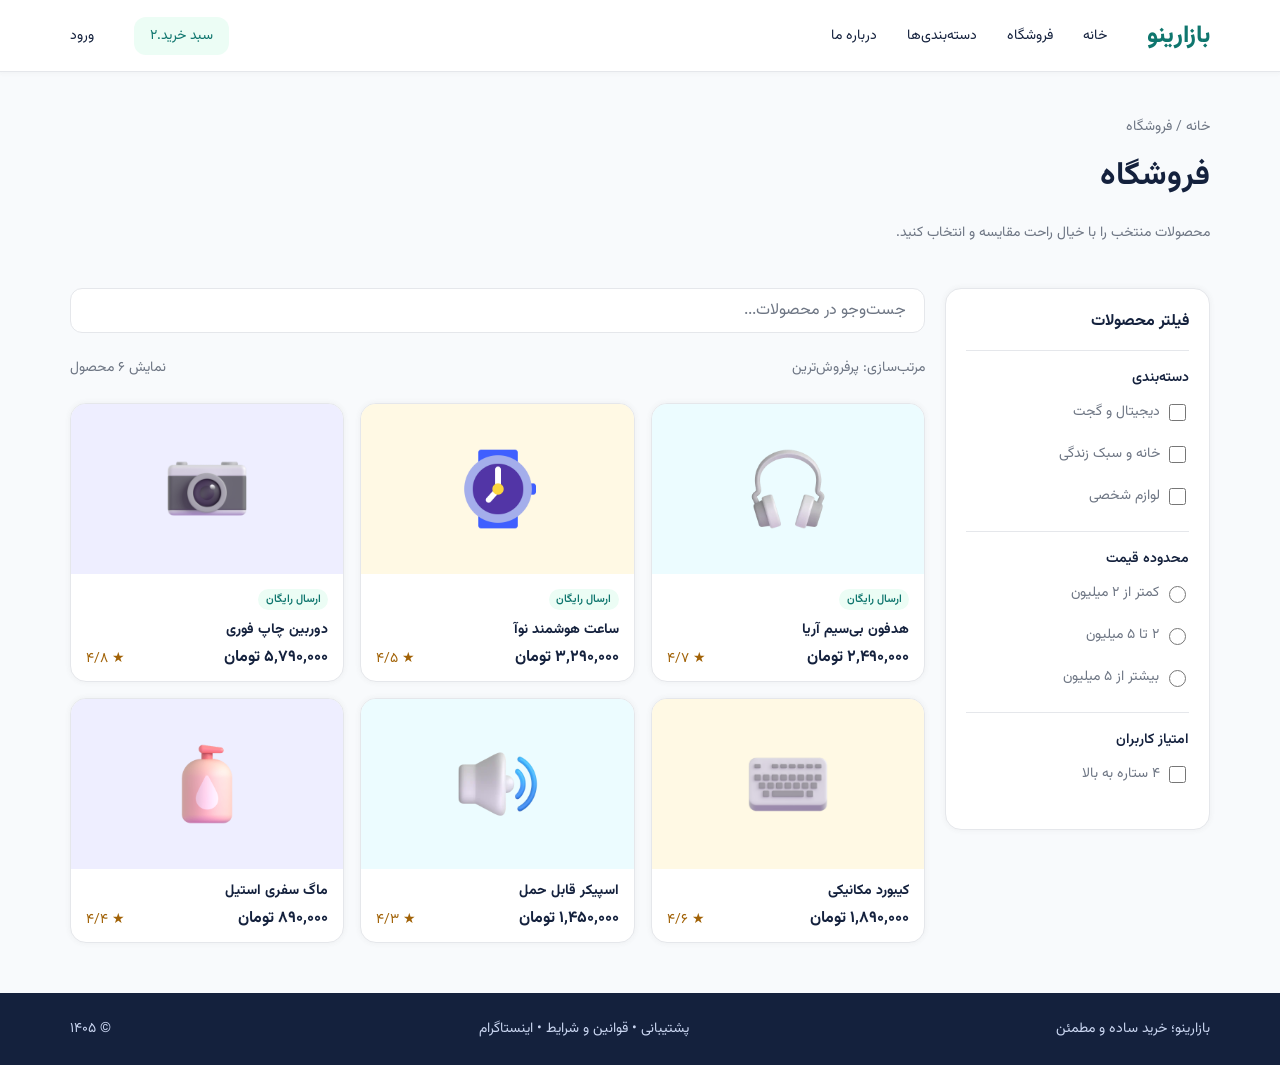
==== commit 000b0077: "some change" ====
--- a/index.html
+++ b/index.html
@@ -20,7 +20,7 @@
             <div class="navbar__items">
                 <div class="navbar__right">
                     <a href="#" class="link navbar__item">خانه</a>
-                    <a href="#" class="link navbar__item">فروشگاه</a>
+                    <a href="index.html" class="link navbar__item">فروشگاه</a>
                     <a href="#" class="link navbar__item">دسته‌بندی‌ها</a>
                     <a href="#" class="link navbar__item">درباره ما</a>
                 </div>
@@ -213,7 +213,7 @@
                     <article class="product">
 
                         <a href="" class="product__card">
-                            
+
                             <div class="product__image mug">
                                 <img src="picture/bottle.png" alt="Stainless steel travel mug">
                             </div>
--- a/global.css
+++ b/global.css
@@ -93,7 +93,7 @@
     width: auto;
 }
 
-.link {
+.link, .product__card {
     text-decoration: none;
 }
 
